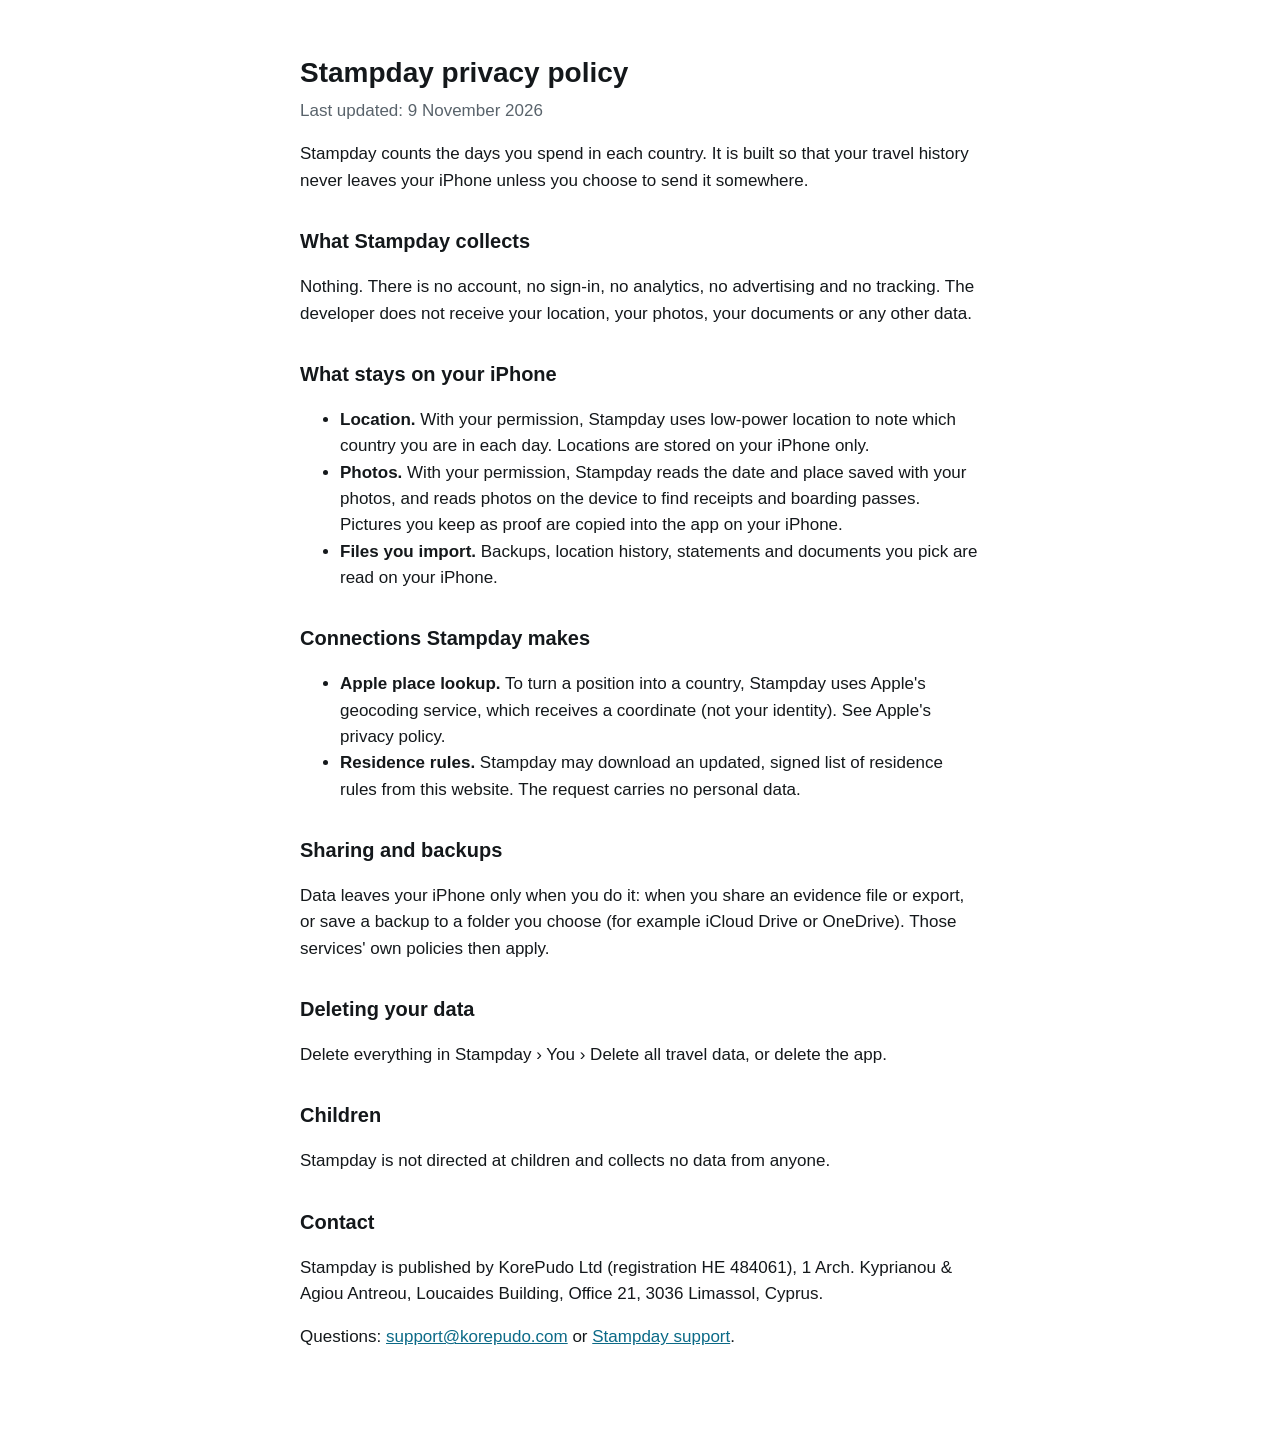
==== privacy.html @ be16a484 "stampday.app: landing, privacy, support, signed rules 2026-11-07" ====
<!doctype html>
<html lang="en">
<head>
<meta charset="utf-8">
<meta name="viewport" content="width=device-width, initial-scale=1">
<title>Stampday privacy policy</title>
<style>
  :root { --bg: #ffffff; --text: #14181b; --muted: #59636b; --accent: #0b6a87; }
  @media (prefers-color-scheme: dark) { :root { --bg: #0d1113; --text: #e8eef1; --muted: #9aa7ae; --accent: #5ec4e0; } }
  body { background: var(--bg); color: var(--text); font: 17px/1.55 -apple-system, BlinkMacSystemFont, "Segoe UI", sans-serif;
         max-width: 680px; margin: 0 auto; padding: 32px 16px 64px; }
  h1 { font-size: 28px; margin-bottom: 4px; } h2 { font-size: 20px; margin-top: 32px; }
  p.meta { color: var(--muted); margin-top: 0; } a { color: var(--accent); }
</style>
</head>
<body>
<h1>Stampday privacy policy</h1>
<p class="meta">Last updated: 9 November 2026</p>

<p>Stampday counts the days you spend in each country. It is built so that your travel history never leaves your
iPhone unless you choose to send it somewhere.</p>

<h2>What Stampday collects</h2>
<p>Nothing. There is no account, no sign-in, no analytics, no advertising and no tracking. The developer does not
receive your location, your photos, your documents or any other data.</p>

<h2>What stays on your iPhone</h2>
<ul>
  <li><strong>Location.</strong> With your permission, Stampday uses low-power location to note which country you
  are in each day. Locations are stored on your iPhone only.</li>
  <li><strong>Photos.</strong> With your permission, Stampday reads the date and place saved with your photos, and
  reads photos on the device to find receipts and boarding passes. Pictures you keep as proof are copied into the
  app on your iPhone.</li>
  <li><strong>Files you import.</strong> Backups, location history, statements and documents you pick are read on
  your iPhone.</li>
</ul>

<h2>Connections Stampday makes</h2>
<ul>
  <li><strong>Apple place lookup.</strong> To turn a position into a country, Stampday uses Apple's geocoding
  service, which receives a coordinate (not your identity). See Apple's privacy policy.</li>
  <li><strong>Residence rules.</strong> Stampday may download an updated, signed list of residence rules from this
  website. The request carries no personal data.</li>
</ul>

<h2>Sharing and backups</h2>
<p>Data leaves your iPhone only when you do it: when you share an evidence file or export, or save a backup to a
folder you choose (for example iCloud Drive or OneDrive). Those services' own policies then apply.</p>

<h2>Deleting your data</h2>
<p>Delete everything in Stampday › You › Delete all travel data, or delete the app.</p>

<h2>Children</h2>
<p>Stampday is not directed at children and collects no data from anyone.</p>

<h2>Contact</h2>
<p>Stampday is published by KorePudo Ltd (registration HE 484061), 1 Arch. Kyprianou &amp; Agiou Antreou,
Loucaides Building, Office 21, 3036 Limassol, Cyprus.</p>
<p>Questions: <a href="mailto:support@korepudo.com">support@korepudo.com</a> or <a href="support.html">Stampday support</a>.</p>
</body>
</html>
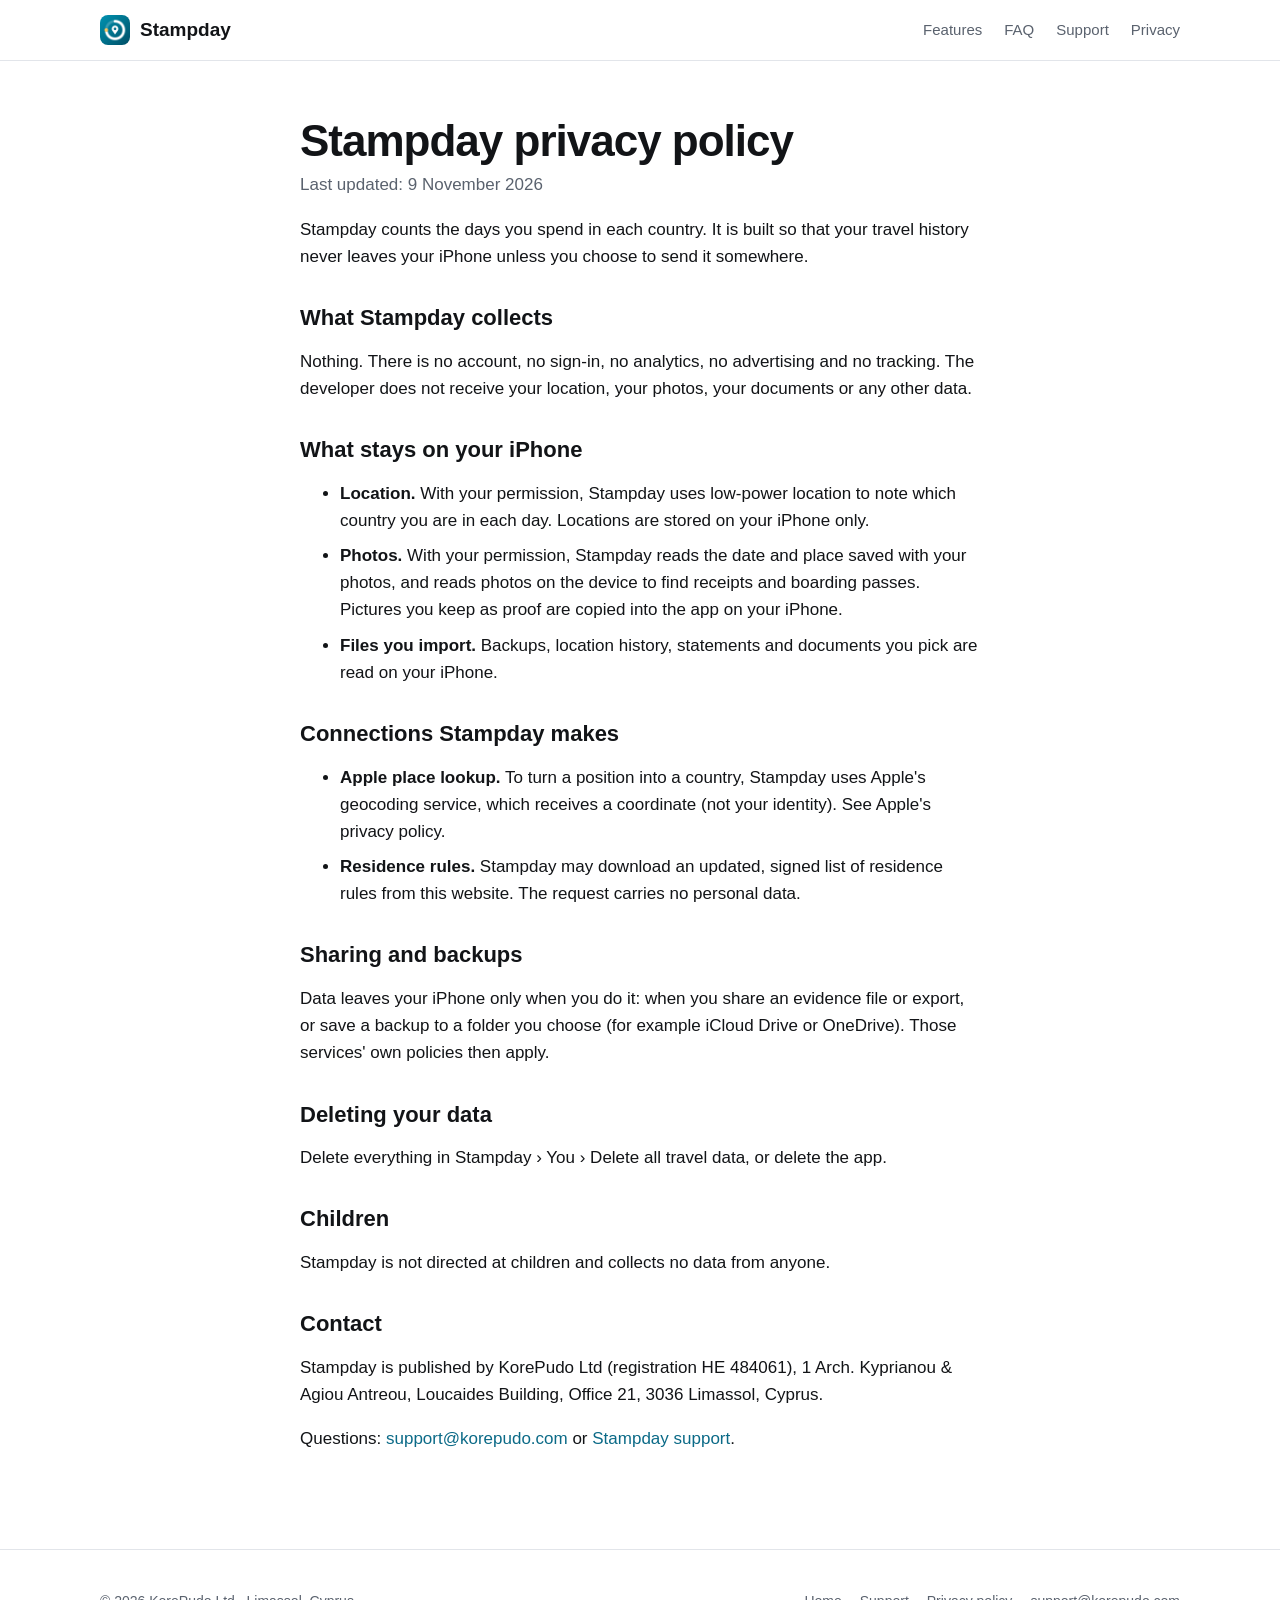
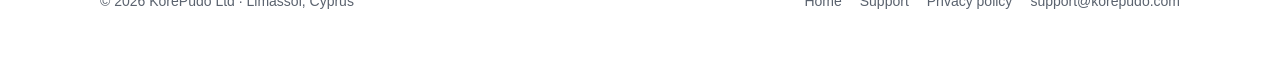
==== commit 4566f722: "Full landing page: features, app screenshots, how it works, privacy, FAQ; shared style for privacy a" ====
--- a/privacy.html
+++ b/privacy.html
@@ -3,17 +3,25 @@
 <head>
 <meta charset="utf-8">
 <meta name="viewport" content="width=device-width, initial-scale=1">
-<title>Stampday privacy policy</title>
-<style>
-  :root { --bg: #ffffff; --text: #14181b; --muted: #59636b; --accent: #0b6a87; }
-  @media (prefers-color-scheme: dark) { :root { --bg: #0d1113; --text: #e8eef1; --muted: #9aa7ae; --accent: #5ec4e0; } }
-  body { background: var(--bg); color: var(--text); font: 17px/1.55 -apple-system, BlinkMacSystemFont, "Segoe UI", sans-serif;
-         max-width: 680px; margin: 0 auto; padding: 32px 16px 64px; }
-  h1 { font-size: 28px; margin-bottom: 4px; } h2 { font-size: 20px; margin-top: 32px; }
-  p.meta { color: var(--muted); margin-top: 0; } a { color: var(--accent); }
-</style>
+<title>Privacy policy · Stampday</title>
+<meta name="theme-color" content="#0b6a87">
+<link rel="icon" href="img/favicon-64.png">
+<link rel="apple-touch-icon" href="img/apple-touch-icon.png">
+<link rel="stylesheet" href="style.css">
 </head>
 <body>
+<header class="nav">
+  <div class="wrap">
+    <a class="brand" href="./"><img src="img/icon-256.png" alt="">Stampday</a>
+    <nav>
+      <a class="opt" href="./#features">Features</a>
+      <a href="./#faq">FAQ</a>
+      <a href="support.html">Support</a>
+      <a href="privacy.html">Privacy</a>
+    </nav>
+  </div>
+</header>
+<main class="doc">
 <h1>Stampday privacy policy</h1>
 <p class="meta">Last updated: 9 November 2026</p>
 
@@ -57,5 +65,17 @@
 <p>Stampday is published by KorePudo Ltd (registration HE 484061), 1 Arch. Kyprianou &amp; Agiou Antreou,
 Loucaides Building, Office 21, 3036 Limassol, Cyprus.</p>
 <p>Questions: <a href="mailto:support@korepudo.com">support@korepudo.com</a> or <a href="support.html">Stampday support</a>.</p>
+</main>
+<footer>
+  <div class="wrap">
+    <div>© 2026 KorePudo Ltd · Limassol, Cyprus</div>
+    <nav>
+      <a href="./">Home</a>
+      <a href="support.html">Support</a>
+      <a href="privacy.html">Privacy policy</a>
+      <a href="mailto:support@korepudo.com">support@korepudo.com</a>
+    </nav>
+  </div>
+</footer>
 </body>
 </html>
--- a/style.css
+++ b/style.css
@@ -0,0 +1,163 @@
+:root {
+  --bg: #ffffff; --bg-alt: #f4f6f8; --surface: #ffffff; --border: #e2e5ea;
+  --text: #121417; --muted: #5a626e;
+  --accent: #0b6a87; --accent-strong: #08546b; --on-accent: #ffffff;
+  --accent-soft: #dff1f6; --on-accent-soft: #094f65;
+  --amber: #e8a23a; --green: #1c6e45; --green-soft: #e2f4ea;
+  --radius: 20px; --shadow: 0 20px 50px -20px rgba(9, 50, 66, .35);
+  --max: 1120px;
+}
+@media (prefers-color-scheme: dark) {
+  :root {
+    --bg: #0c0d10; --bg-alt: #121419; --surface: #17191e; --border: #2b2f37;
+    --text: #f2f3f5; --muted: #a2a9b4;
+    --accent: #5ec4e0; --accent-strong: #8bd6ea; --on-accent: #0c0d10;
+    --accent-soft: #0e2c36; --on-accent-soft: #a9e2f1;
+    --green: #6fd29d; --green-soft: #12301f;
+    --shadow: 0 20px 50px -20px rgba(0, 0, 0, .8);
+  }
+}
+* { box-sizing: border-box; }
+html { scroll-behavior: smooth; }
+body {
+  margin: 0; background: var(--bg); color: var(--text);
+  font: 17px/1.6 -apple-system, BlinkMacSystemFont, "SF Pro Text", "Segoe UI", Roboto, sans-serif;
+  -webkit-font-smoothing: antialiased;
+}
+a { color: var(--accent); text-decoration: none; }
+a:hover { text-decoration: underline; }
+img { max-width: 100%; display: block; }
+.wrap { max-width: var(--max); margin: 0 auto; padding: 0 20px; }
+
+/* Nav */
+.nav { position: sticky; top: 0; z-index: 10; background: color-mix(in srgb, var(--bg) 85%, transparent);
+       backdrop-filter: saturate(180%) blur(14px); -webkit-backdrop-filter: saturate(180%) blur(14px);
+       border-bottom: 1px solid var(--border); }
+.nav .wrap { display: flex; align-items: center; gap: 24px; height: 60px; }
+.brand { display: flex; align-items: center; gap: 10px; font-weight: 700; font-size: 19px; color: var(--text); }
+.brand:hover { text-decoration: none; }
+.brand img { width: 30px; height: 30px; border-radius: 8px; }
+.nav nav { margin-left: auto; display: flex; gap: 22px; font-size: 15px; }
+.nav nav a { color: var(--muted); }
+.nav nav a:hover { color: var(--text); text-decoration: none; }
+@media (max-width: 640px) { .nav nav a.opt { display: none; } }
+
+/* Buttons and pills */
+.btn { display: inline-flex; align-items: center; gap: 8px; padding: 13px 22px; border-radius: 999px;
+       font-weight: 600; font-size: 16px; border: 1px solid transparent; }
+.btn:hover { text-decoration: none; }
+.btn.primary { background: var(--accent); color: var(--on-accent); }
+.btn.primary:hover { background: var(--accent-strong); }
+.btn.ghost { border-color: var(--border); color: var(--text); }
+.pill { display: inline-flex; align-items: center; gap: 8px; background: var(--accent-soft); color: var(--on-accent-soft);
+        border-radius: 999px; padding: 6px 14px; font-size: 14px; font-weight: 600; }
+.pill .dot { width: 8px; height: 8px; border-radius: 50%; background: var(--amber); }
+
+/* Hero */
+.hero { padding: 72px 0 40px; overflow: hidden; }
+.hero .wrap { display: grid; grid-template-columns: 1.05fr 1fr; gap: 48px; align-items: center; }
+.hero h1 { font-size: clamp(38px, 6vw, 62px); line-height: 1.05; letter-spacing: -1.5px; margin: 18px 0 18px; }
+.hero h1 em { font-style: normal; color: var(--accent); }
+.hero p.lead { font-size: 20px; color: var(--muted); margin: 0 0 28px; max-width: 34ch; }
+.hero .ctas { display: flex; flex-wrap: wrap; gap: 12px; }
+.hero .meta { margin-top: 22px; font-size: 14px; color: var(--muted); }
+.phones { position: relative; display: flex; justify-content: center; min-height: 560px; }
+.phone { width: 270px; border-radius: 44px; padding: 10px; background: #0f1114; box-shadow: var(--shadow); }
+.phone img { border-radius: 34px; }
+.phones .back { position: absolute; transform: translate(-120px, 40px) rotate(-6deg) scale(.88); opacity: .95; }
+.phones .front { position: relative; transform: translateX(70px); }
+@media (max-width: 900px) {
+  .hero .wrap { grid-template-columns: 1fr; text-align: center; }
+  .hero p.lead { margin-left: auto; margin-right: auto; }
+  .hero .ctas { justify-content: center; }
+  .phones { min-height: 0; }
+  .phones .back { display: none; }
+  .phones .front { transform: none; }
+  .phone { width: 240px; }
+}
+
+/* Rules strip */
+.strip { border-top: 1px solid var(--border); border-bottom: 1px solid var(--border); background: var(--bg-alt); }
+.strip .wrap { display: flex; flex-wrap: wrap; gap: 10px 28px; justify-content: center; padding: 18px 20px;
+               font-size: 15px; color: var(--muted); }
+.strip b { color: var(--text); font-weight: 600; }
+
+/* Sections */
+section.block { padding: 88px 0; }
+section.block.alt { background: var(--bg-alt); }
+.eyebrow { text-transform: uppercase; letter-spacing: .12em; font-size: 13px; font-weight: 700; color: var(--accent); }
+h2 { font-size: clamp(30px, 4vw, 42px); line-height: 1.12; letter-spacing: -.8px; margin: 10px 0 14px; }
+.sub { color: var(--muted); font-size: 19px; max-width: 60ch; margin: 0 0 44px; }
+.center { text-align: center; } .center .sub { margin-left: auto; margin-right: auto; }
+
+/* Features */
+.grid { display: grid; grid-template-columns: repeat(3, 1fr); gap: 20px; }
+@media (max-width: 900px) { .grid { grid-template-columns: repeat(2, 1fr); } }
+@media (max-width: 600px) { .grid { grid-template-columns: 1fr; } }
+.card { background: var(--surface); border: 1px solid var(--border); border-radius: var(--radius); padding: 26px; }
+.card h3 { font-size: 19px; margin: 14px 0 6px; }
+.card p { margin: 0; color: var(--muted); font-size: 16px; }
+.icon { width: 44px; height: 44px; border-radius: 12px; background: var(--accent-soft); color: var(--on-accent-soft);
+        display: grid; place-items: center; }
+.icon svg { width: 24px; height: 24px; }
+
+/* Showcase rows */
+.row { display: grid; grid-template-columns: 1fr 1fr; gap: 56px; align-items: center; }
+.row + .row { margin-top: 96px; }
+.row.flip .text { order: 2; }
+.row .shot { display: flex; justify-content: center; }
+.row ul { padding: 0; margin: 18px 0 0; list-style: none; }
+.row li { padding-left: 30px; position: relative; margin: 10px 0; color: var(--muted); }
+.row li::before { content: ""; position: absolute; left: 0; top: 6px; width: 18px; height: 18px; border-radius: 50%;
+                  background: var(--green-soft); box-shadow: inset 0 0 0 5px var(--green-soft), inset 0 0 0 9px var(--green); }
+@media (max-width: 900px) {
+  .row { grid-template-columns: 1fr; gap: 32px; }
+  .row.flip .text { order: 0; }
+}
+
+/* Steps */
+.steps { display: grid; grid-template-columns: repeat(3, 1fr); gap: 20px; counter-reset: step; }
+@media (max-width: 800px) { .steps { grid-template-columns: 1fr; } }
+.step { counter-increment: step; }
+.step::before { content: counter(step); display: grid; place-items: center; width: 36px; height: 36px; border-radius: 50%;
+                background: var(--accent); color: var(--on-accent); font-weight: 700; }
+
+/* Privacy band */
+.privacy { background: linear-gradient(135deg, #0b6a87, #094f65); color: #fff; border-radius: 28px; padding: 56px;
+           display: grid; grid-template-columns: 1.2fr 1fr; gap: 40px; align-items: center; }
+.privacy h2 { color: #fff; } .privacy p { color: #d6eef5; }
+.privacy ul { margin: 0; padding: 0; list-style: none; display: grid; gap: 12px; }
+.privacy li { background: rgba(255,255,255,.1); border-radius: 14px; padding: 14px 18px; font-weight: 600; }
+.privacy li span { display: block; font-weight: 400; color: #cfe9f1; font-size: 15px; }
+@media (max-width: 800px) { .privacy { grid-template-columns: 1fr; padding: 32px 22px; } }
+
+/* Audience */
+.who { display: grid; grid-template-columns: repeat(4, 1fr); gap: 16px; }
+@media (max-width: 900px) { .who { grid-template-columns: repeat(2, 1fr); } }
+@media (max-width: 520px) { .who { grid-template-columns: 1fr; } }
+
+/* FAQ */
+.faq { max-width: 780px; margin: 0 auto; }
+details { border-bottom: 1px solid var(--border); padding: 18px 0; }
+summary { cursor: pointer; font-weight: 600; font-size: 18px; list-style: none; display: flex; justify-content: space-between; gap: 16px; }
+summary::-webkit-details-marker { display: none; }
+summary::after { content: "+"; color: var(--accent); font-size: 24px; line-height: 1; }
+details[open] summary::after { content: "–"; }
+details p { color: var(--muted); margin: 10px 0 0; }
+
+/* Final CTA + footer */
+.final { text-align: center; }
+.final img { width: 96px; height: 96px; border-radius: 22px; margin: 0 auto 18px; box-shadow: var(--shadow); }
+footer { border-top: 1px solid var(--border); padding: 40px 0 56px; font-size: 14px; color: var(--muted); }
+footer .wrap { display: flex; flex-wrap: wrap; gap: 16px 40px; justify-content: space-between; }
+footer nav { display: flex; flex-wrap: wrap; gap: 18px; }
+footer nav a { color: var(--muted); }
+
+/* Document pages (privacy, support) */
+.doc { max-width: 720px; margin: 0 auto; padding: 56px 20px 80px; }
+.doc h1 { font-size: clamp(32px, 5vw, 44px); letter-spacing: -1px; margin: 0 0 6px; line-height: 1.1; }
+.doc h2 { font-size: 22px; letter-spacing: 0; margin: 36px 0 8px; }
+.doc p.meta { color: var(--muted); margin-top: 0; }
+.doc li { margin: 8px 0; }
+.doc .contact { background: var(--accent-soft); color: var(--on-accent-soft); border-radius: 16px; padding: 20px 24px; margin-top: 36px; }
+.doc .contact a { color: var(--on-accent-soft); font-weight: 600; text-decoration: underline; }
